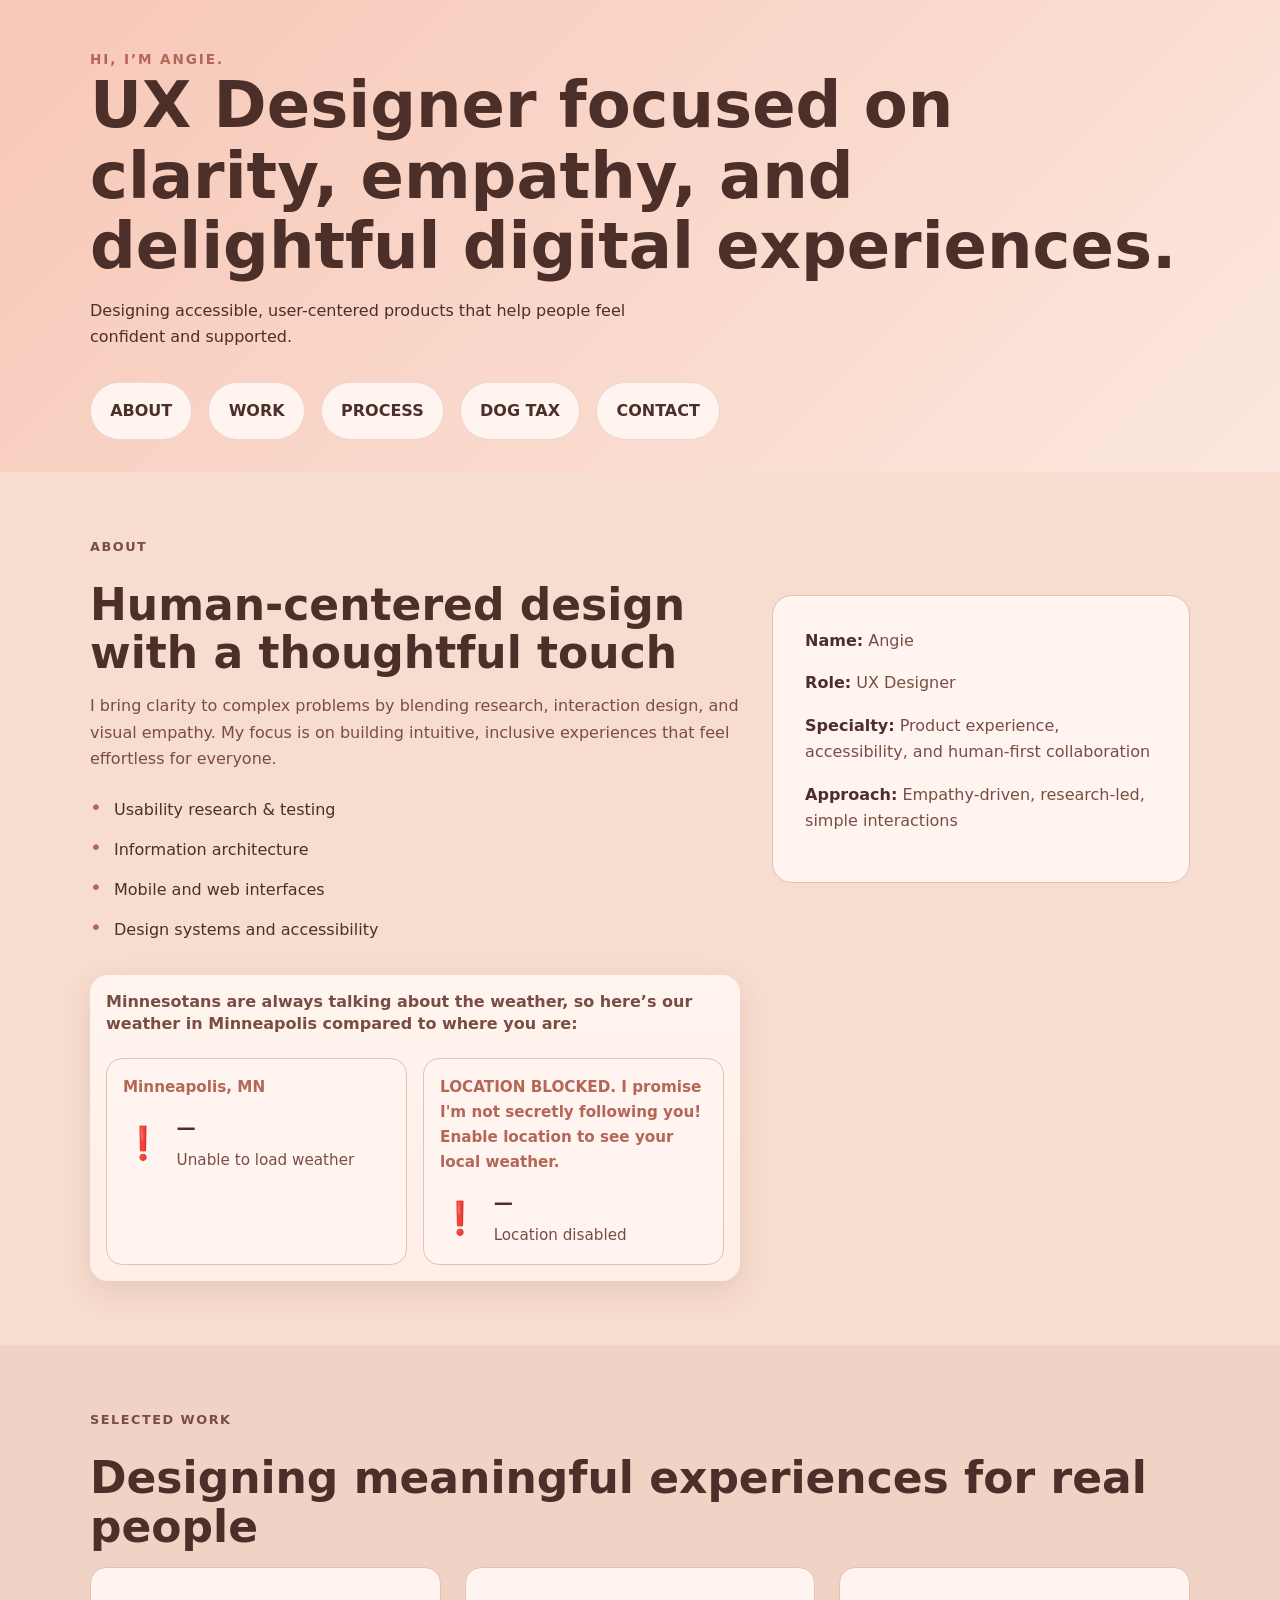
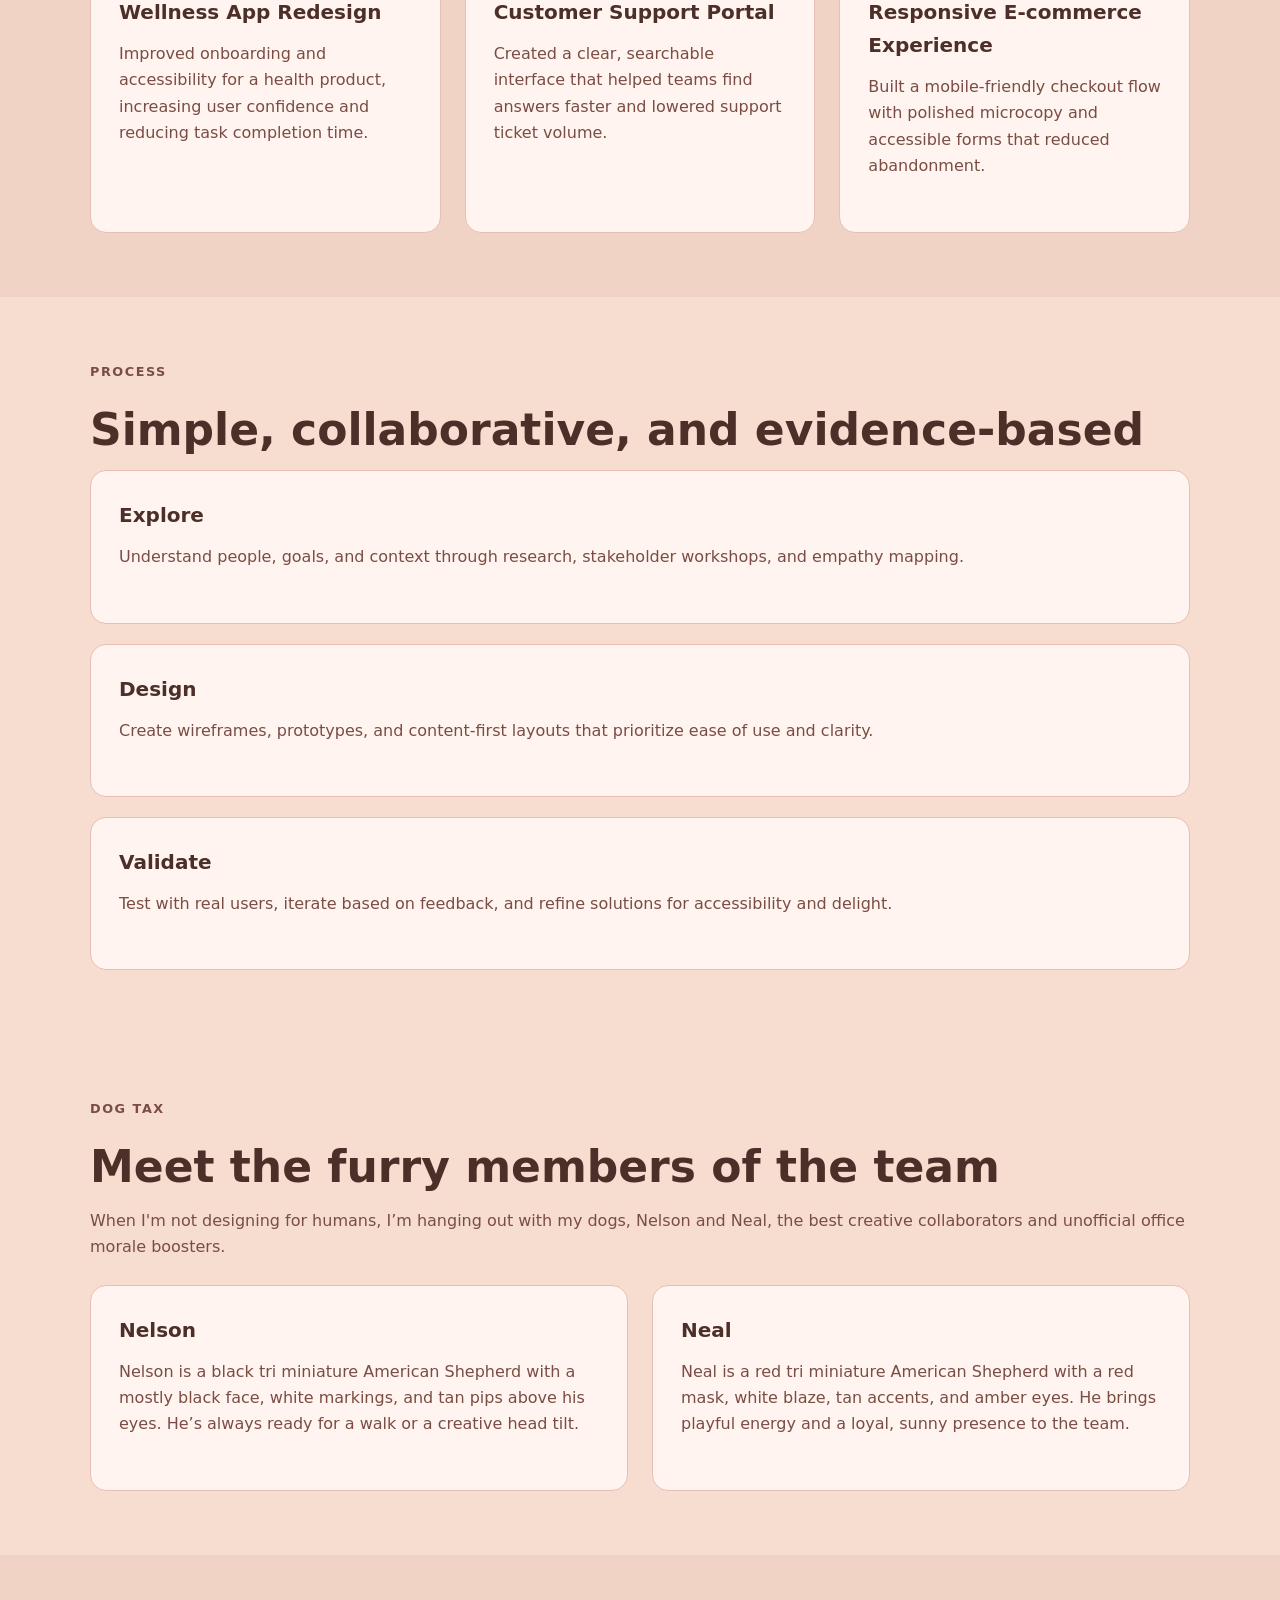
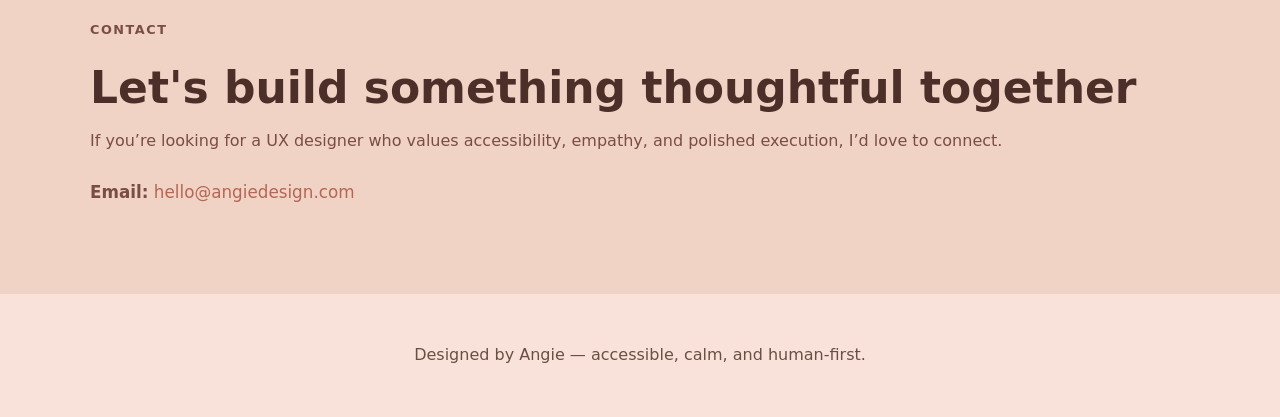
==== Protogen 100/index.html @ 1ebce226 "creating folder to organize files" ====
<!DOCTYPE html>
<html lang="en">
<head>
  <meta charset="UTF-8" />
  <meta name="viewport" content="width=device-width, initial-scale=1.0" />
  <title>Angie | UX Designer</title>
  <meta name="description" content="Angie is a UX designer creating thoughtful, accessible user experiences for digital products." />
  <link rel="stylesheet" href="css/style.css" />
</head>
<body>

  <header class="site-header">
    <div class="content-wrap header-inner">
      <div>
        <p class="eyebrow">Hi, I’m Angie.</p>
        <h1>UX Designer focused on clarity, empathy, and delightful digital experiences.</h1>
        <p>Designing accessible, user-centered products that help people feel confident and supported.</p>
      </div>
      <nav aria-label="Primary navigation" class="primary-nav">
        <a href="#about">About</a>
        <a href="#work">Work</a>
        <a href="#process">Process</a>
        <a href="#dog-tax">Dog Tax</a>
        <a href="#contact">Contact</a>
      </nav>
    </div>
  </header>

  <main id="main">
    <section id="about" class="section">
      <div class="content-wrap">
        <div class="section-grid">
          <div>
            <p class="section-label">About</p>
            <h2>Human-centered design with a thoughtful touch</h2>
            <p>I bring clarity to complex problems by blending research, interaction design, and visual empathy. My focus is on building intuitive, inclusive experiences that feel effortless for everyone.</p>
            <ul>
              <li>Usability research & testing</li>
              <li>Information architecture</li>
              <li>Mobile and web interfaces</li>
              <li>Design systems and accessibility</li>
            </ul>
          </div>
          <div class="profile-card" aria-label="Angie profile summary">
            <p><strong>Name:</strong> Angie</p>
            <p><strong>Role:</strong> UX Designer</p>
            <p><strong>Specialty:</strong> Product experience, accessibility, and human-first collaboration</p>
            <p><strong>Approach:</strong> Empathy-driven, research-led, simple interactions</p>
          </div>
          <div id="weather" class="weather-card" role="status" aria-live="polite">
            <div class="weather-header">
              <p class="weather-headline">Minnesotans are always talking about the weather, so here’s our weather in Minneapolis compared to where you are:</p>
            </div>
            <div class="weather-panels">
              <article class="weather-panel weather-panel-minneapolis">
                <div class="weather-panel-title">Minneapolis, MN</div>
                <div class="weather-panel-main">
                  <div class="weather-emoji" aria-hidden="true">☀️</div>
                  <div class="weather-panel-values">
                    <div class="weather-temp">Loading…</div>
                    <div class="weather-desc">Fetching Minneapolis weather</div>
                  </div>
                </div>
              </article>
              <article class="weather-panel weather-panel-local">
                <div class="weather-panel-title">Your location</div>
                <div class="weather-panel-main">
                  <div class="weather-emoji" aria-hidden="true">☀️</div>
                  <div class="weather-panel-values">
                    <div class="weather-temp">Loading…</div>
                    <div class="weather-desc">Detecting your weather</div>
                  </div>
                </div>
              </article>
            </div>
          </div>
        </div>
      </div>
    </section>

    <section id="work" class="section section-alt">
      <div class="content-wrap">
        <p class="section-label">Selected work</p>
        <h2>Designing meaningful experiences for real people</h2>
        <div class="card-grid">
          <article class="work-card">
            <h3>Wellness App Redesign</h3>
            <p>Improved onboarding and accessibility for a health product, increasing user confidence and reducing task completion time.</p>
          </article>
          <article class="work-card">
            <h3>Customer Support Portal</h3>
            <p>Created a clear, searchable interface that helped teams find answers faster and lowered support ticket volume.</p>
          </article>
          <article class="work-card">
            <h3>Responsive E-commerce Experience</h3>
            <p>Built a mobile-friendly checkout flow with polished microcopy and accessible forms that reduced abandonment.</p>
          </article>
        </div>
      </div>
    </section>

    <section id="process" class="section">
      <div class="content-wrap">
        <p class="section-label">Process</p>
        <h2>Simple, collaborative, and evidence-based</h2>
        <div class="process-list">
          <article>
            <h3>Explore</h3>
            <p>Understand people, goals, and context through research, stakeholder workshops, and empathy mapping.</p>
          </article>
          <article>
            <h3>Design</h3>
            <p>Create wireframes, prototypes, and content-first layouts that prioritize ease of use and clarity.</p>
          </article>
          <article>
            <h3>Validate</h3>
            <p>Test with real users, iterate based on feedback, and refine solutions for accessibility and delight.</p>
          </article>
        </div>
      </div>
    </section>

    <section id="dog-tax" class="section">
      <div class="content-wrap">
        <p class="section-label">Dog Tax</p>
        <h2>Meet the furry members of the team</h2>
        <p>When I'm not designing for humans, I’m hanging out with my dogs, Nelson and Neal, the best creative collaborators and unofficial office morale boosters.</p>
        <div class="card-grid">
          <article class="work-card">
            <h3>Nelson</h3>
            <p>Nelson is a black tri miniature American Shepherd with a mostly black face, white markings, and tan pips above his eyes. He’s always ready for a walk or a creative head tilt.</p>
          </article>
          <article class="work-card">
            <h3>Neal</h3>
            <p>Neal is a red tri miniature American Shepherd with a red mask, white blaze, tan accents, and amber eyes. He brings playful energy and a loyal, sunny presence to the team.</p>
          </article>
        </div>
      </div>
    </section>

    <section id="contact" class="section section-alt">
      <div class="content-wrap">
        <p class="section-label">Contact</p>
        <h2>Let's build something thoughtful together</h2>
        <p>If you’re looking for a UX designer who values accessibility, empathy, and polished execution, I’d love to connect.</p>
        <p class="contact-info"><strong>Email:</strong> <a href="mailto:hello@angiedesign.com">hello@angiedesign.com</a></p>
      </div>
    </section>
  </main>

  <footer class="site-footer">
    <div class="content-wrap footer-inner">
      <p>Designed by Angie — accessible, calm, and human-first.</p>
    </div>
  </footer>
  <script src="app.js"></script>
</body>
</html>
---- Protogen 100/css/style.css ----
:root {
  color-scheme: light;
  font-family: Inter, system-ui, -apple-system, BlinkMacSystemFont, "Segoe UI", sans-serif;
  font-size: 16px;
  line-height: 1.65;
  background-color: #fcf0e8;
  color: #4b2f28;
  accent-color: #b46756;
  --bg-soft: #fcf0e8;
  --bg-cream: #f7ddcf;
  --bg-blush: #f1d3c5;
  --bg-card: #fff4ef;
  --border-soft: #e6c0b4;
  --text-muted: #7a4d44;
  --accent: #b46756;
  --accent-soft: #d19b8b;
  --text-strong: #4b2f28;
}

* {
  box-sizing: border-box;
}

html {
  scroll-behavior: smooth;
}

body {
  margin: 0;
  min-height: 100vh;
}

img,
svg {
  max-width: 100%;
}

.skip-link {
  position: absolute;
  top: -2.5rem;
  left: 1rem;
  background: var(--text-strong);
  color: #ffffff;
  padding: 0.75rem 1rem;
  border-radius: 0.5rem;
  text-decoration: none;
  text-transform: uppercase;
  font-weight: 700;
  transition: top 0.2s ease;
  z-index: 1000;
}

.skip-link:focus {
  top: 1rem;
}

.content-wrap {
  width: min(1100px, calc(100% - 2rem));
  margin: 0 auto;
}

.site-header {
  background: linear-gradient(135deg, #f7c7b7 0%, #fce8de 100%);
  padding: 3rem 0 2rem;
}

.header-inner {
  display: grid;
  gap: 2rem;
  align-items: center;
}

.eyebrow {
  margin: 0 0 1rem;
  color: var(--accent);
  font-weight: 700;
  text-transform: uppercase;
  letter-spacing: 0.14em;
  font-size: 0.85rem;
}

.site-header h1 {
  margin: 0 0 1rem;
  font-size: clamp(2.5rem, 5vw, 4rem);
  line-height: 1.1;
  max-width: 100%;
}

.site-header p {
  margin: 0;
  max-width: 55ch;
}

.primary-nav {
  display: flex;
  flex-wrap: wrap;
  gap: 1rem;
}

.primary-nav a {
  display: inline-flex;
  align-items: center;
  padding: 0.9rem 1.2rem;
  border-radius: 999px;
  background: #fff4ef;
  color: var(--text-strong);
  text-decoration: none;
  text-transform: uppercase;
  font-weight: 700;
  border: 1px solid rgba(180, 108, 94, 0.22);
  transition: transform 0.2s ease, box-shadow 0.2s ease;
}

.primary-nav a:hover,
.primary-nav a:focus-visible {
  transform: translateY(-1px);
  box-shadow: 0 10px 25px rgba(180, 108, 94, 0.16);
  outline: none;
}

.section {
  padding: 4rem 0;
  background: var(--bg-cream);
}

.section-alt {
  background: var(--bg-blush);
}

.section-label {
  margin: 0 0 1rem;
  color: var(--accent);
  font-weight: 700;
  letter-spacing: 0.12em;
  text-transform: uppercase;
  font-size: 0.8rem;
}

.section h2 {
  margin: 0 0 1rem;
  font-size: clamp(2rem, 4vw, 2.75rem);
  line-height: 1.1;
}

.section p {
  margin: 0 0 1.5rem;
  color: var(--text-muted);
}

.section-grid {
  display: grid;
  gap: 2rem;
  grid-template-columns: minmax(0, 1.4fr) minmax(280px, 0.9fr);
}

.profile-card {
  padding: 2rem;
  background: var(--bg-card);
  border: 1px solid var(--border-soft);
  border-radius: 1.25rem;
  /* Ensure the card hugs its content and is centered vertically in the grid cell */
  align-self: center;
  height: auto;
  display: flex;
  flex-direction: column;
  justify-content: center;
}

.profile-card p {
  margin: 0 0 1rem;
}

.profile-card strong {
  color: var(--text-strong);
}

ul {
  list-style: none;
  padding: 0;
  margin: 0;
  display: grid;
  gap: 0.85rem;
}

ul li {
  padding-left: 1.5rem;
  position: relative;
}

ul li::before {
  content: "•";
  position: absolute;
  left: 0;
  color: var(--accent);
  font-size: 1.25rem;
  line-height: 1;
}

.card-grid {
  display: grid;
  gap: 1.5rem;
  grid-template-columns: repeat(auto-fit, minmax(220px, 1fr));
}

.work-card,
.process-list article {
  padding: 1.75rem;
  background: var(--bg-card);
  border: 1px solid var(--border-soft);
  border-radius: 1rem;
}

.work-card h3,
.process-list h3 {
  margin: 0 0 0.75rem;
  font-size: 1.25rem;
}

.process-list {
  display: grid;
  gap: 1.25rem;
}

.contact-info {
  margin: 0.5rem 0 0;
  font-size: 1.05rem;
}

.contact-info a {
  color: var(--accent);
  text-decoration: none;
  border-bottom: 1px solid transparent;
}

.contact-info a:hover,
.contact-info a:focus-visible {
  border-color: var(--accent);
}

.site-footer {
  padding: 2rem 0;
  text-align: center;
  color: #6b4f46;
  background: #f9e2d9;
}

.footer-inner {
  width: min(1100px, calc(100% - 2rem));
  margin: 0 auto;
}

@media (max-width: 820px) {
  .header-inner,
  .section-grid {
    grid-template-columns: 1fr;
  }

  .primary-nav {
    justify-content: start;
  }
}

@media (max-width: 580px) {
  .site-header {
    padding-top: 2rem;
  }

  .site-header h1 {
    font-size: 2.25rem;
  }

  .primary-nav a {
    width: 100%;
    justify-content: center;
  }
}

/* Weather widget styles */
.weather-card {
  background: linear-gradient(180deg, rgba(255, 246, 240, 0.95), rgba(255, 239, 232, 0.95));
  border-radius: 18px;
  padding: 1rem;
  box-shadow: 0 10px 30px rgba(96, 59, 50, 0.12);
  width: 100%;
  max-width: none;
  box-sizing: border-box;
  font-family: inherit;
  color: inherit;
}

.weather-header {
  margin-bottom: 1rem;
}

.weather-headline {
  margin: 0;
  font-size: 1rem;
  font-weight: 700;
  color: var(--text-strong);
  line-height: 1.35;
}

.weather-panels {
  display: grid;
  gap: 1rem;
  grid-template-columns: repeat(2, minmax(0, 1fr));
}

.weather-panel {
  background: var(--bg-card);
  border: 1px solid var(--border-soft);
  border-radius: 16px;
  padding: 1rem;
  display: flex;
  flex-direction: column;
  gap: 0.75rem;
}

.weather-panel-title {
  font-weight: 700;
  color: var(--accent);
  font-size: 0.95rem;
}

.weather-panel-main {
  display: flex;
  align-items: center;
  gap: 0.85rem;
}

.weather-emoji {
  font-size: 2rem;
  line-height: 1;
}

.weather-panel-values {
  display: flex;
  flex-direction: column;
  gap: 0.25rem;
}

.weather-temp {
  font-weight: 700;
  font-size: 1.2rem;
}

.weather-desc {
  font-size: 0.95rem;
  color: var(--text-muted);
}

@media (max-width: 760px) {
  .weather-panels {
    grid-template-columns: 1fr;
  }
}

/* Add horizontal padding specifically for the Selected work section */
#about {
  padding-left: 1.25rem;
  padding-right: 1.25rem;
}

#work {
  padding-left: 1.25rem;
  padding-right: 1.25rem;
}

#process {
  padding-left: 1.25rem;
  padding-right: 1.25rem;
}

/* Add horizontal padding to the Contact section */
#contact {
  padding-left: 1.25rem;
  padding-right: 1.25rem;
}
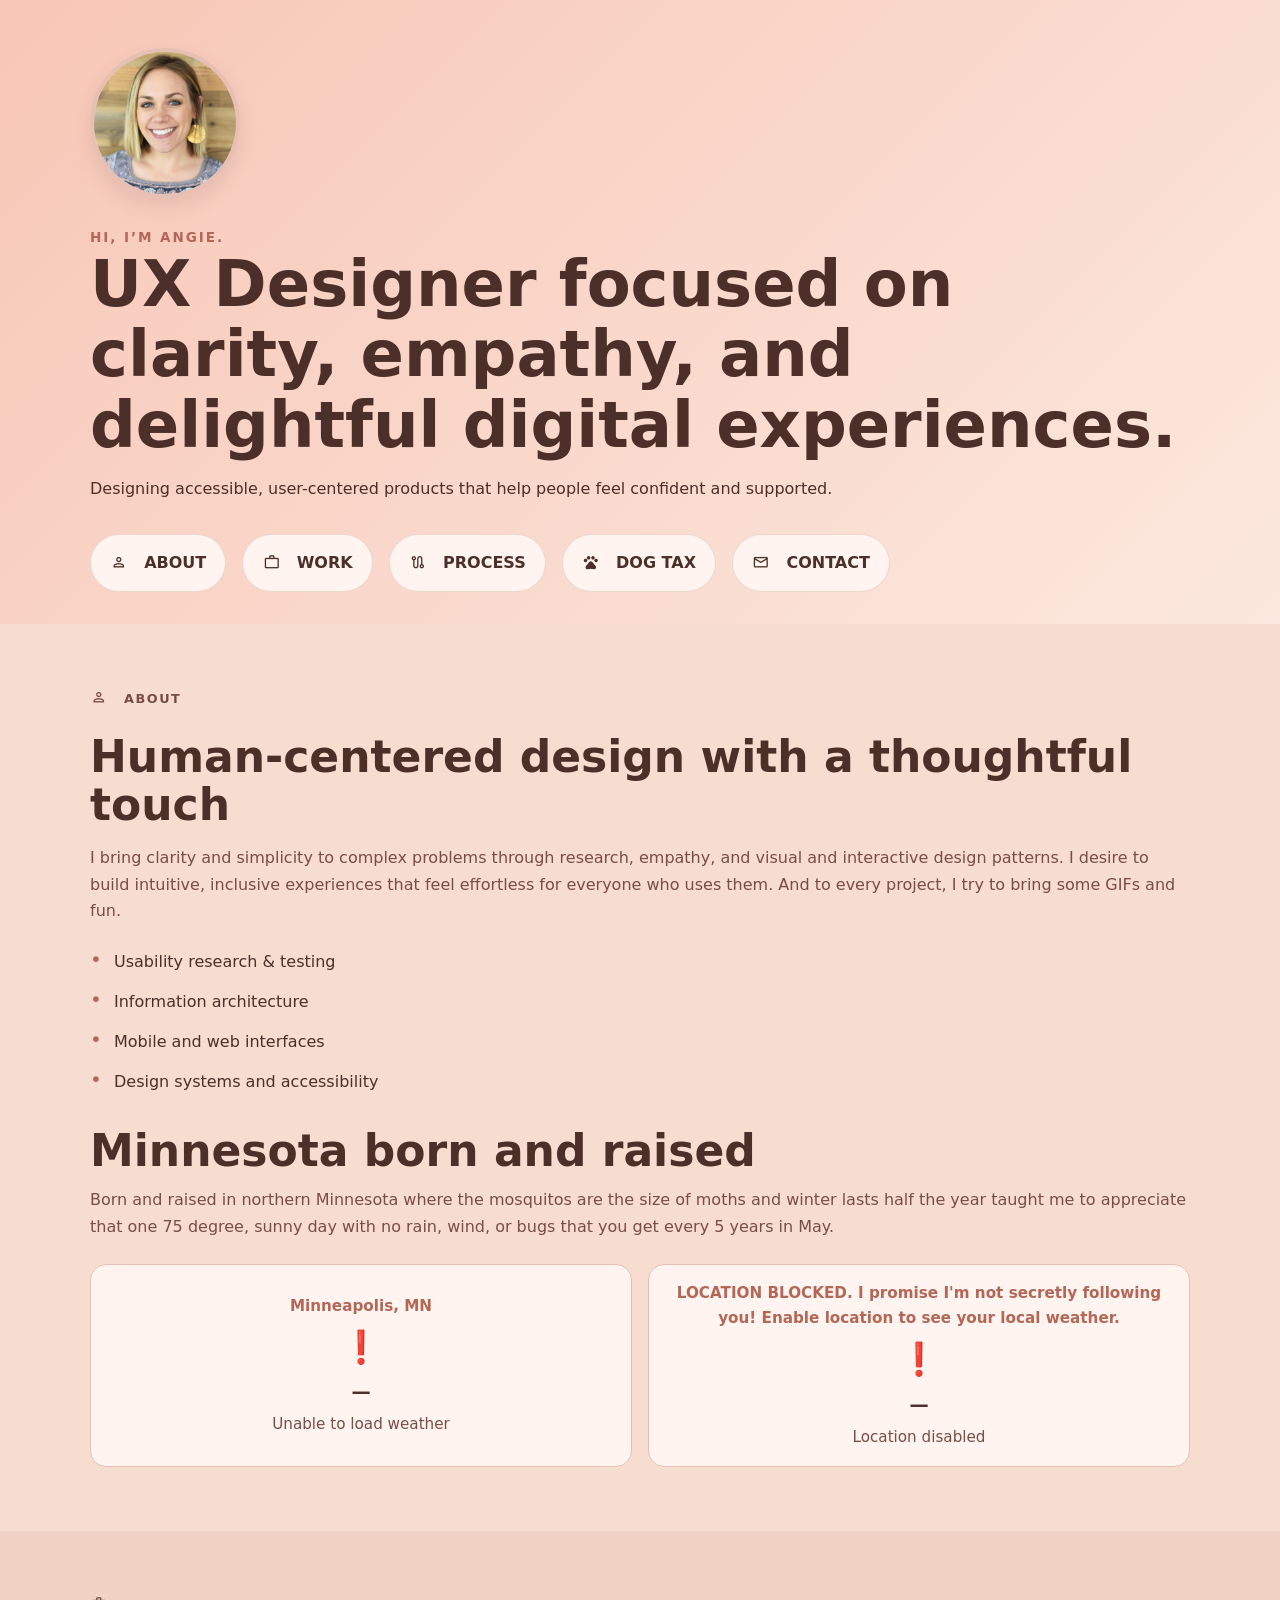
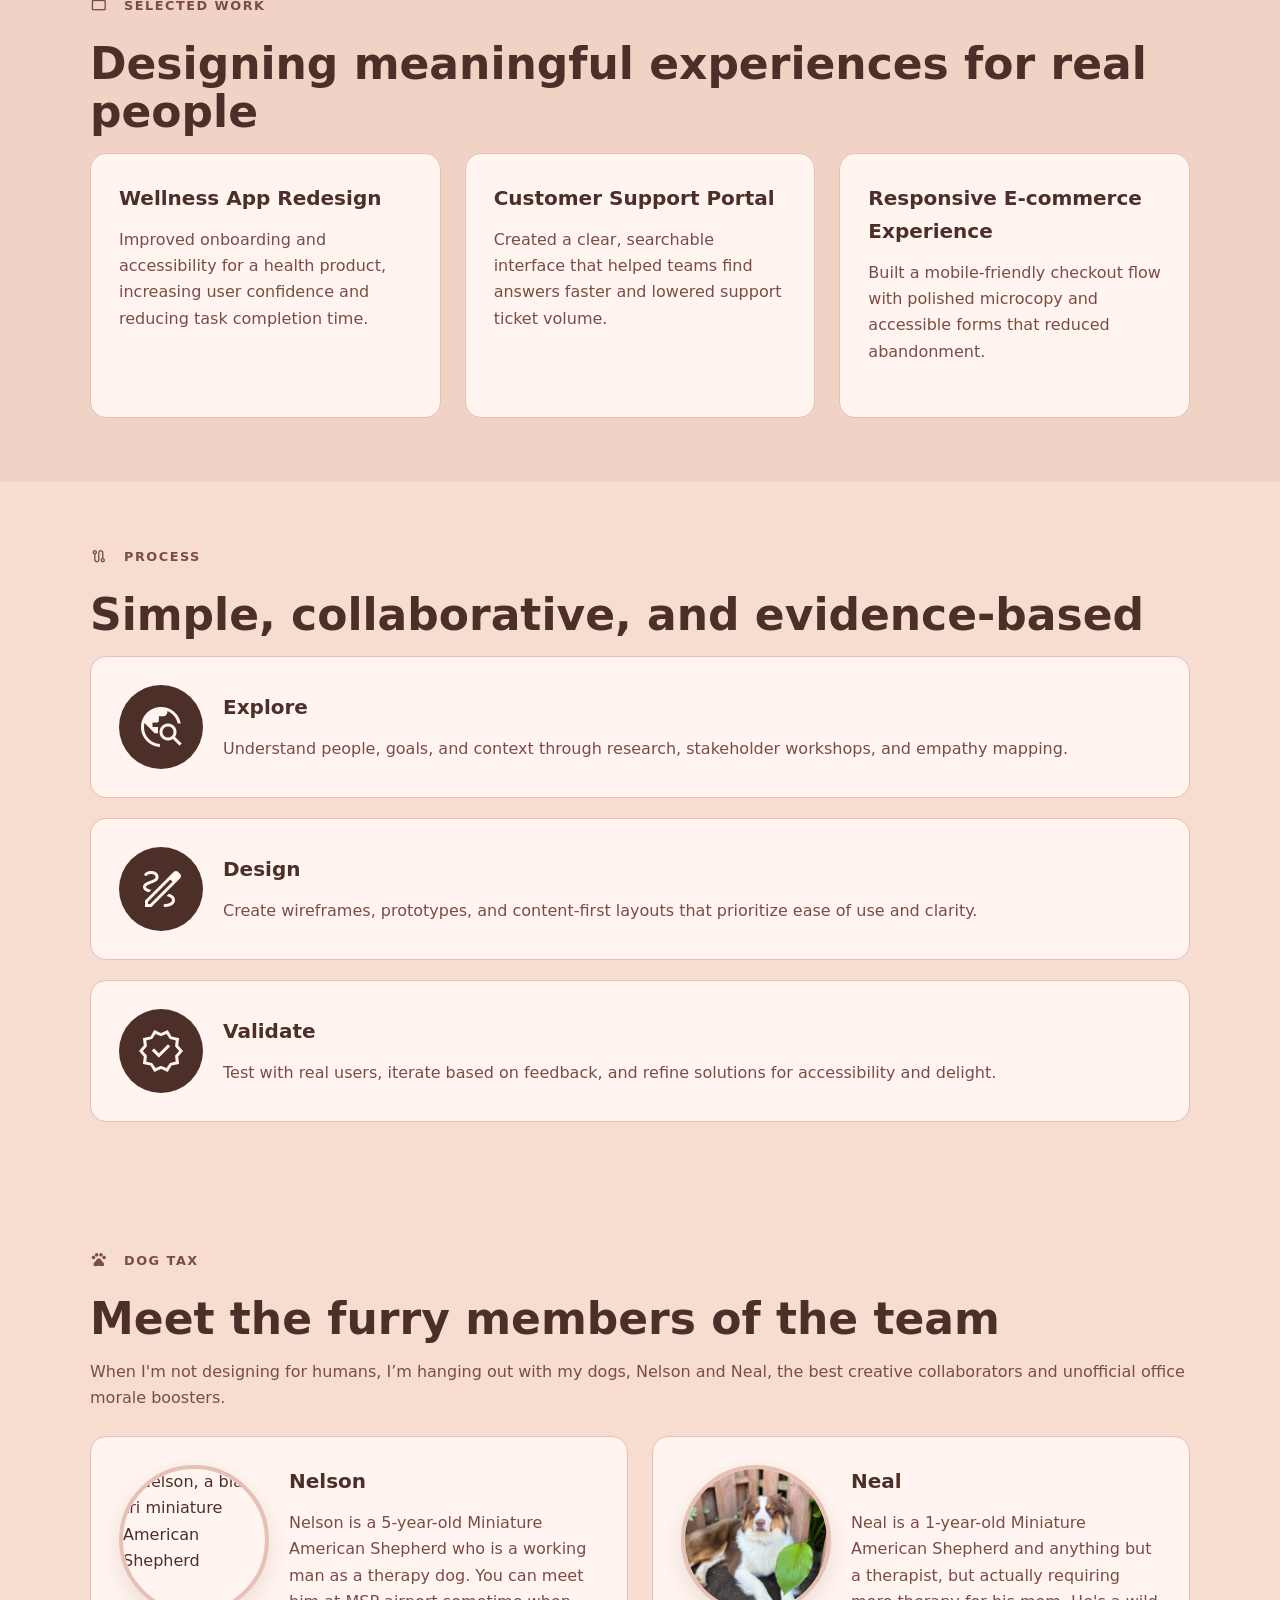
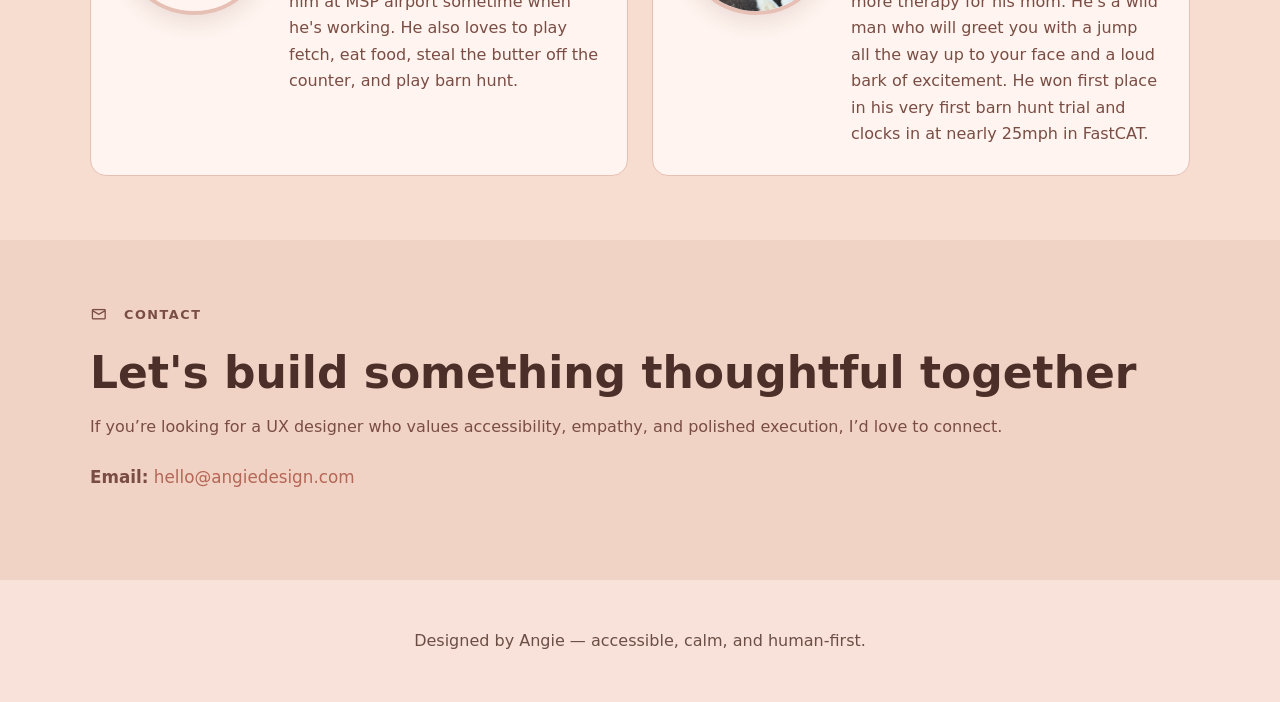
==== commit efaf3a1a: "Icon and imagery updates" ====
--- a/Protogen 100/index.html
+++ b/Protogen 100/index.html
@@ -5,23 +5,29 @@
   <meta name="viewport" content="width=device-width, initial-scale=1.0" />
   <title>Angie | UX Designer</title>
   <meta name="description" content="Angie is a UX designer creating thoughtful, accessible user experiences for digital products." />
+  <link rel="preconnect" href="https://fonts.googleapis.com" />
+  <link rel="preconnect" href="https://fonts.gstatic.com" crossorigin />
+  <link rel="stylesheet" href="https://fonts.googleapis.com/css2?family=Material+Symbols+Outlined:opsz,wght,FILL,GRAD@24,500,0,0" />
   <link rel="stylesheet" href="css/style.css" />
 </head>
 <body>
 
   <header class="site-header">
     <div class="content-wrap header-inner">
-      <div>
+      <div class="hero-copy">
+        <div class="hero-photo">
+          <img src="images/Angie.jpg" alt="Angie" />
+        </div>
         <p class="eyebrow">Hi, I’m Angie.</p>
         <h1>UX Designer focused on clarity, empathy, and delightful digital experiences.</h1>
         <p>Designing accessible, user-centered products that help people feel confident and supported.</p>
       </div>
       <nav aria-label="Primary navigation" class="primary-nav">
-        <a href="#about">About</a>
-        <a href="#work">Work</a>
-        <a href="#process">Process</a>
-        <a href="#dog-tax">Dog Tax</a>
-        <a href="#contact">Contact</a>
+        <a href="#about"><span class="material-symbols-outlined nav-icon" aria-hidden="true">person</span>About</a>
+        <a href="#work"><span class="material-symbols-outlined nav-icon" aria-hidden="true">work</span>Work</a>
+        <a href="#process"><span class="material-symbols-outlined nav-icon" aria-hidden="true">route</span>Process</a>
+        <a href="#dog-tax"><span class="material-symbols-outlined nav-icon" aria-hidden="true">pets</span>Dog Tax</a>
+        <a href="#contact"><span class="material-symbols-outlined nav-icon" aria-hidden="true">mail</span>Contact</a>
       </nav>
     </div>
   </header>
@@ -30,10 +36,10 @@
     <section id="about" class="section">
       <div class="content-wrap">
         <div class="section-grid">
-          <div>
-            <p class="section-label">About</p>
+          <div class="about-copy">
+            <p class="section-label"><span class="material-symbols-outlined section-icon" aria-hidden="true">person</span>About</p>
             <h2>Human-centered design with a thoughtful touch</h2>
-            <p>I bring clarity to complex problems by blending research, interaction design, and visual empathy. My focus is on building intuitive, inclusive experiences that feel effortless for everyone.</p>
+            <p>I bring clarity and simplicity to complex problems through research, empathy, and visual and interactive design patterns. I desire to build intuitive, inclusive experiences that feel effortless for everyone who uses them. And to every project, I try to bring some GIFs and fun.</p>
             <ul>
               <li>Usability research & testing</li>
               <li>Information architecture</li>
@@ -41,15 +47,10 @@
               <li>Design systems and accessibility</li>
             </ul>
           </div>
-          <div class="profile-card" aria-label="Angie profile summary">
-            <p><strong>Name:</strong> Angie</p>
-            <p><strong>Role:</strong> UX Designer</p>
-            <p><strong>Specialty:</strong> Product experience, accessibility, and human-first collaboration</p>
-            <p><strong>Approach:</strong> Empathy-driven, research-led, simple interactions</p>
-          </div>
           <div id="weather" class="weather-card" role="status" aria-live="polite">
-            <div class="weather-header">
-              <p class="weather-headline">Minnesotans are always talking about the weather, so here’s our weather in Minneapolis compared to where you are:</p>
+            <div class="weather-intro">
+              <h2>Minnesota born and raised</h2>
+              <p>Born and raised in northern Minnesota where the mosquitos are the size of moths and winter lasts half the year taught me to appreciate that one 75 degree, sunny day with no rain, wind, or bugs that you get every 5 years in May.</p>
             </div>
             <div class="weather-panels">
               <article class="weather-panel weather-panel-minneapolis">
@@ -80,7 +81,7 @@
 
     <section id="work" class="section section-alt">
       <div class="content-wrap">
-        <p class="section-label">Selected work</p>
+        <p class="section-label"><span class="material-symbols-outlined section-icon" aria-hidden="true">work</span>Selected work</p>
         <h2>Designing meaningful experiences for real people</h2>
         <div class="card-grid">
           <article class="work-card">
@@ -101,20 +102,35 @@
 
     <section id="process" class="section">
       <div class="content-wrap">
-        <p class="section-label">Process</p>
+        <p class="section-label"><span class="material-symbols-outlined section-icon" aria-hidden="true">route</span>Process</p>
         <h2>Simple, collaborative, and evidence-based</h2>
         <div class="process-list">
           <article>
-            <h3>Explore</h3>
-            <p>Understand people, goals, and context through research, stakeholder workshops, and empathy mapping.</p>
+            <div class="process-card-icon" aria-hidden="true">
+              <span class="material-symbols-outlined">travel_explore</span>
+            </div>
+            <div class="process-card-content">
+              <h3>Explore</h3>
+              <p>Understand people, goals, and context through research, stakeholder workshops, and empathy mapping.</p>
+            </div>
           </article>
           <article>
-            <h3>Design</h3>
-            <p>Create wireframes, prototypes, and content-first layouts that prioritize ease of use and clarity.</p>
+            <div class="process-card-icon" aria-hidden="true">
+              <span class="material-symbols-outlined">draw</span>
+            </div>
+            <div class="process-card-content">
+              <h3>Design</h3>
+              <p>Create wireframes, prototypes, and content-first layouts that prioritize ease of use and clarity.</p>
+            </div>
           </article>
           <article>
-            <h3>Validate</h3>
-            <p>Test with real users, iterate based on feedback, and refine solutions for accessibility and delight.</p>
+            <div class="process-card-icon" aria-hidden="true">
+              <span class="material-symbols-outlined">verified</span>
+            </div>
+            <div class="process-card-content">
+              <h3>Validate</h3>
+              <p>Test with real users, iterate based on feedback, and refine solutions for accessibility and delight.</p>
+            </div>
           </article>
         </div>
       </div>
@@ -122,17 +138,27 @@
 
     <section id="dog-tax" class="section">
       <div class="content-wrap">
-        <p class="section-label">Dog Tax</p>
+        <p class="section-label"><span class="material-symbols-outlined section-icon" aria-hidden="true">pets</span>Dog Tax</p>
         <h2>Meet the furry members of the team</h2>
         <p>When I'm not designing for humans, I’m hanging out with my dogs, Nelson and Neal, the best creative collaborators and unofficial office morale boosters.</p>
         <div class="card-grid">
-          <article class="work-card">
-            <h3>Nelson</h3>
-            <p>Nelson is a black tri miniature American Shepherd with a mostly black face, white markings, and tan pips above his eyes. He’s always ready for a walk or a creative head tilt.</p>
+          <article class="work-card dog-card">
+            <div class="dog-card-media">
+              <img src="images/Nelson.png" alt="Nelson, a black tri miniature American Shepherd" />
+            </div>
+            <div class="dog-card-content">
+              <h3>Nelson</h3>
+              <p>Nelson is a 5-year-old Miniature American Shepherd who is a working man as a therapy dog. You can meet him at MSP airport sometime when he's working. He also loves to play fetch, eat food, steal the butter off the counter, and play barn hunt.</p>
+            </div>
           </article>
-          <article class="work-card">
-            <h3>Neal</h3>
-            <p>Neal is a red tri miniature American Shepherd with a red mask, white blaze, tan accents, and amber eyes. He brings playful energy and a loyal, sunny presence to the team.</p>
+          <article class="work-card dog-card">
+            <div class="dog-card-media">
+              <img src="images/Neal.jpg" alt="Neal, a red tri miniature American Shepherd" />
+            </div>
+            <div class="dog-card-content">
+              <h3>Neal</h3>
+              <p>Neal is a 1-year-old Miniature American Shepherd and anything but a therapist, but actually requiring more therapy for his mom. He's a wild man who will greet you with a jump all the way up to your face and a loud bark of excitement. He won first place in his very first barn hunt trial and clocks in at nearly 25mph in FastCAT.</p>
+            </div>
           </article>
         </div>
       </div>
@@ -140,7 +166,7 @@
 
     <section id="contact" class="section section-alt">
       <div class="content-wrap">
-        <p class="section-label">Contact</p>
+        <p class="section-label"><span class="material-symbols-outlined section-icon" aria-hidden="true">mail</span>Contact</p>
         <h2>Let's build something thoughtful together</h2>
         <p>If you’re looking for a UX designer who values accessibility, empathy, and polished execution, I’d love to connect.</p>
         <p class="contact-info"><strong>Email:</strong> <a href="mailto:hello@angiedesign.com">hello@angiedesign.com</a></p>
--- a/Protogen 100/css/style.css
+++ b/Protogen 100/css/style.css
@@ -62,12 +62,33 @@
 .site-header {
   background: linear-gradient(135deg, #f7c7b7 0%, #fce8de 100%);
   padding: 3rem 0 2rem;
+  padding-left: 1.25rem;
+  padding-right: 1.25rem;
 }
 
 .header-inner {
   display: grid;
   gap: 2rem;
   align-items: center;
+}
+
+.hero-copy {
+  display: flex;
+  flex-direction: column;
+  align-items: flex-start;
+}
+
+.hero-photo {
+  margin-bottom: 1.25rem;
+}
+
+.hero-photo img {
+  width: 150px;
+  height: 150px;
+  border-radius: 50%;
+  object-fit: cover;
+  border: 4px solid var(--border-soft);
+  box-shadow: 0 8px 20px rgba(96, 59, 50, 0.12);
 }
 
 .eyebrow {
@@ -88,7 +109,6 @@
 
 .site-header p {
   margin: 0;
-  max-width: 55ch;
 }
 
 .primary-nav {
@@ -100,6 +120,7 @@
 .primary-nav a {
   display: inline-flex;
   align-items: center;
+  gap: 1rem;
   padding: 0.9rem 1.2rem;
   border-radius: 999px;
   background: #fff4ef;
@@ -111,6 +132,11 @@
   transition: transform 0.2s ease, box-shadow 0.2s ease;
 }
 
+.nav-icon {
+  font-size: 1.1rem;
+  line-height: 1;
+}
+
 .primary-nav a:hover,
 .primary-nav a:focus-visible {
   transform: translateY(-1px);
@@ -128,12 +154,20 @@
 }
 
 .section-label {
+  display: inline-flex;
+  align-items: center;
+  gap: 1rem;
   margin: 0 0 1rem;
   color: var(--accent);
   font-weight: 700;
   letter-spacing: 0.12em;
   text-transform: uppercase;
   font-size: 0.8rem;
+}
+
+.section-icon {
+  font-size: 1.1rem;
+  line-height: 1;
 }
 
 .section h2 {
@@ -151,6 +185,10 @@
   display: grid;
   gap: 2rem;
   grid-template-columns: minmax(0, 1.4fr) minmax(280px, 0.9fr);
+}
+
+.about-copy {
+  grid-column: 1 / -1;
 }
 
 .profile-card {
@@ -216,9 +254,69 @@
   font-size: 1.25rem;
 }
 
+.dog-card {
+  display: flex;
+  align-items: flex-start;
+  gap: 1.25rem;
+}
+
+.dog-card-media {
+  flex: 0 0 150px;
+  display: flex;
+  justify-content: center;
+}
+
+.dog-card-media img {
+  width: 150px;
+  height: 150px;
+  border-radius: 50%;
+  object-fit: cover;
+  border: 4px solid var(--border-soft);
+  box-shadow: 0 8px 20px rgba(96, 59, 50, 0.12);
+}
+
+.dog-card-content {
+  flex: 1;
+}
+
+.dog-card-content p {
+  margin-bottom: 0;
+}
+
 .process-list {
   display: grid;
   gap: 1.25rem;
+}
+
+.process-list article {
+  display: flex;
+  align-items: center;
+  gap: 1.25rem;
+}
+
+.process-card-icon {
+  width: 84px;
+  height: 84px;
+  flex: 0 0 84px;
+  border-radius: 50%;
+  display: inline-flex;
+  align-items: center;
+  justify-content: center;
+  background: var(--text-strong);
+  color: var(--bg-card);
+}
+
+.process-card-icon .material-symbols-outlined {
+  font-size: 48px;
+  line-height: 1;
+}
+
+.process-card-content {
+  flex: 1;
+}
+
+.process-card-content p {
+  margin-bottom: 0;
 }
 
 .contact-info {
@@ -260,6 +358,13 @@
   }
 }
 
+@media (max-width: 1023px) {
+  .dog-card {
+    flex-direction: column;
+    text-align: left;
+  }
+}
+
 @media (max-width: 580px) {
   .site-header {
     padding-top: 2rem;
@@ -277,10 +382,7 @@
 
 /* Weather widget styles */
 .weather-card {
-  background: linear-gradient(180deg, rgba(255, 246, 240, 0.95), rgba(255, 239, 232, 0.95));
-  border-radius: 18px;
-  padding: 1rem;
-  box-shadow: 0 10px 30px rgba(96, 59, 50, 0.12);
+  grid-column: 1 / -1;
   width: 100%;
   max-width: none;
   box-sizing: border-box;
@@ -288,16 +390,16 @@
   color: inherit;
 }
 
-.weather-header {
-  margin-bottom: 1rem;
-}
-
-.weather-headline {
+.weather-intro {
+  margin-bottom: 1.5rem;
+}
+
+.weather-intro h2 {
+  margin: 0 0 0.75rem;
+}
+
+.weather-intro p {
   margin: 0;
-  font-size: 1rem;
-  font-weight: 700;
-  color: var(--text-strong);
-  line-height: 1.35;
 }
 
 .weather-panels {
@@ -313,7 +415,10 @@
   padding: 1rem;
   display: flex;
   flex-direction: column;
+  align-items: center;
+  justify-content: center;
   gap: 0.75rem;
+  text-align: center;
 }
 
 .weather-panel-title {
@@ -324,7 +429,10 @@
 
 .weather-panel-main {
   display: flex;
-  align-items: center;
+  flex-direction: column;
+  align-items: center;
+  justify-content: center;
+  width: 100%;
   gap: 0.85rem;
 }
 
@@ -336,7 +444,10 @@
 .weather-panel-values {
   display: flex;
   flex-direction: column;
+  align-items: center;
+  width: 100%;
   gap: 0.25rem;
+  text-align: center;
 }
 
 .weather-temp {
@@ -371,6 +482,11 @@
   padding-right: 1.25rem;
 }
 
+#dog-tax {
+  padding-left: 1.25rem;
+  padding-right: 1.25rem;
+}
+
 /* Add horizontal padding to the Contact section */
 #contact {
   padding-left: 1.25rem;
